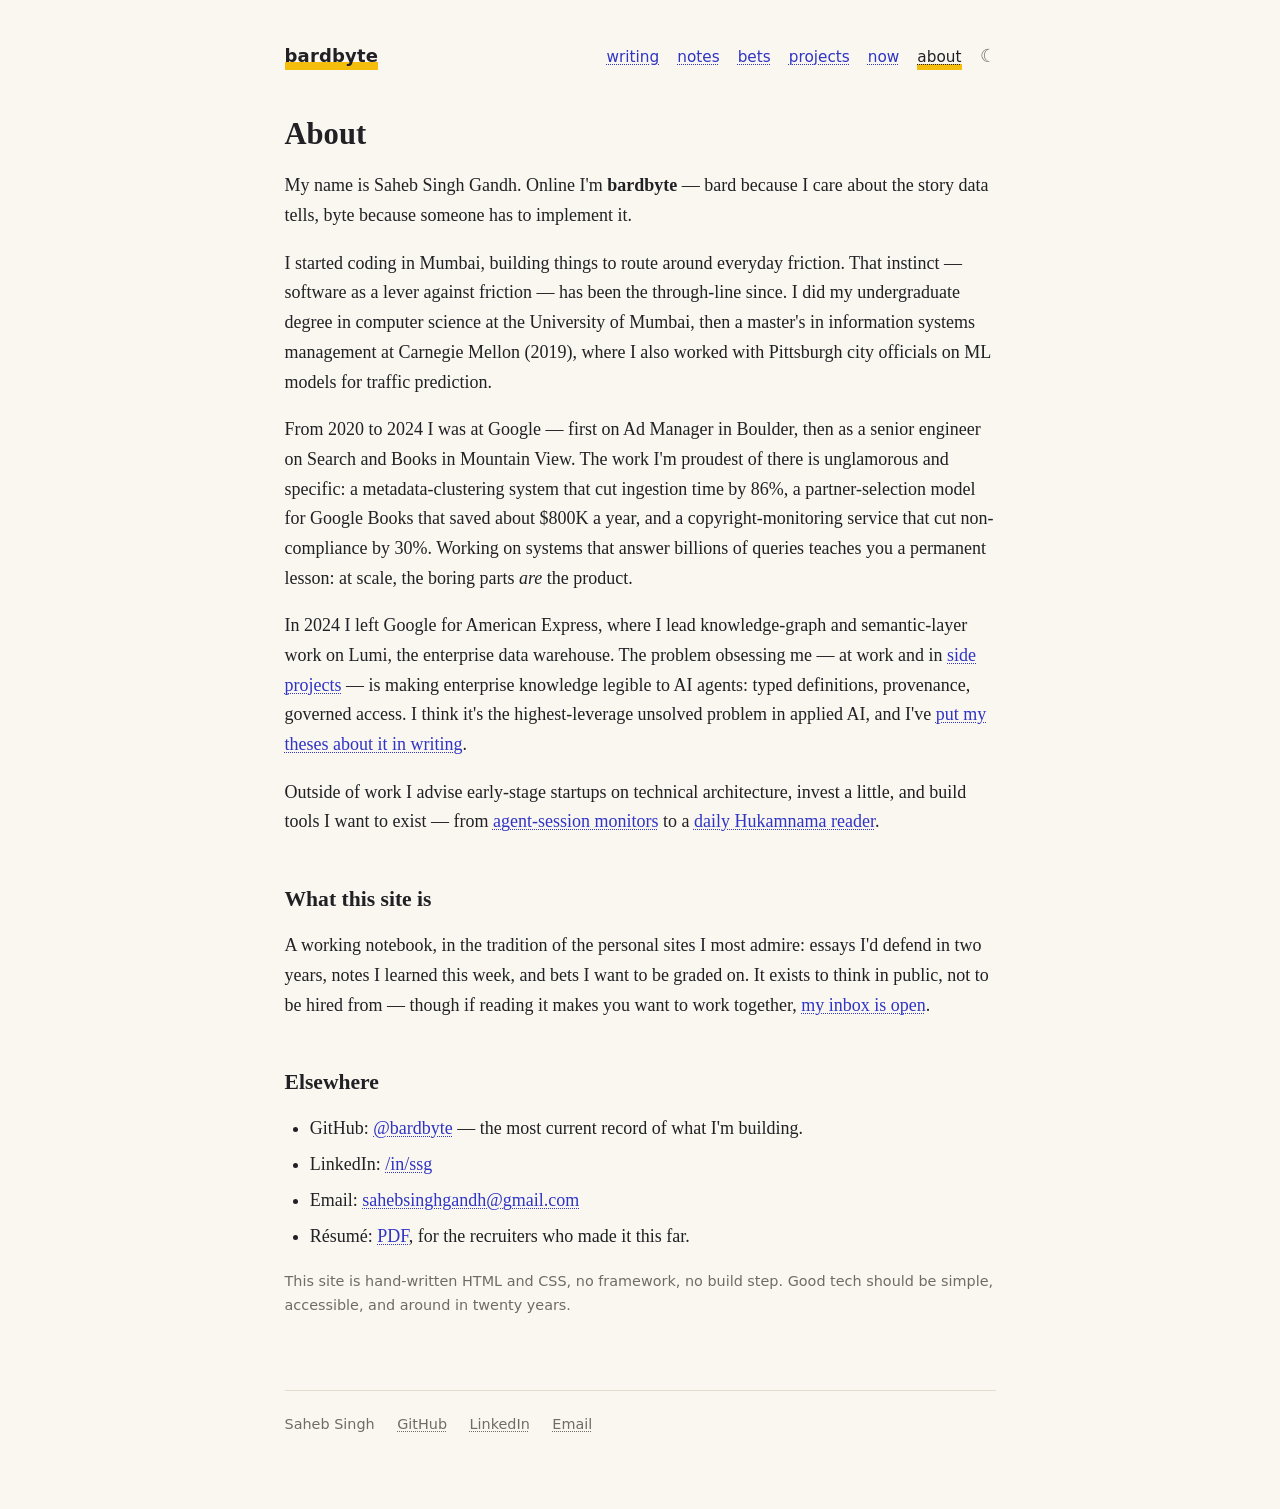
==== about/index.html @ 73bdf8d7 "Repurpose site as essay-first personal notebook under the bardbyte brand Replace the tile-based cons" ====
<!DOCTYPE html>
<html lang="en">

<head>
    <meta charset="UTF-8">
    <meta name="viewport" content="width=device-width, initial-scale=1">
    <title>About · bardbyte</title>
    <meta name="description" content="Saheb Singh (bardbyte) — engineer building knowledge systems. Mumbai → Carnegie Mellon → Google Search & Books → American Express.">
    <link rel="canonical" href="https://bardbyte.github.io/about/">
    <link rel="icon" type="image/svg+xml" href="../assets/favicon.svg">
    <link rel="stylesheet" href="../style.css">
    <script>(function () { var t = localStorage.getItem('theme'); if (t === 'dark' || (!t && window.matchMedia('(prefers-color-scheme: dark)').matches)) document.documentElement.classList.add('dark'); })();</script>
</head>

<body>
    <div class="page">
        <header class="site-header">
            <a class="wordmark" href="../">bardbyte</a>
            <nav class="site-nav" aria-label="Site">
                <a href="../writing/">writing</a>
                <a href="../notes/">notes</a>
                <a href="../bets/">bets</a>
                <a href="../projects/">projects</a>
                <a href="../now/">now</a>
                <a href="./" aria-current="page">about</a>
                <button id="theme-toggle" type="button" aria-label="Switch theme">☾</button>
            </nav>
        </header>

        <main>
            <h1>About</h1>

            <p>My name is Saheb Singh Gandh. Online I'm <strong>bardbyte</strong> — bard because
                I care about the story data tells, byte because someone has to implement it.</p>

            <p>I started coding in Mumbai, building things to route around everyday friction. That
                instinct — software as a lever against friction — has been the through-line
                since. I did my undergraduate degree in computer science at the University of
                Mumbai, then a master's in information systems management at Carnegie Mellon
                (2019), where I also worked with Pittsburgh city officials on ML models for
                traffic prediction.</p>

            <p>From 2020 to 2024 I was at Google — first on Ad Manager in Boulder, then as a
                senior engineer on Search and Books in Mountain View. The work I'm proudest of
                there is unglamorous and specific: a metadata-clustering system that cut
                ingestion time by 86%, a partner-selection model for Google Books that saved
                about $800K a year, and a copyright-monitoring service that cut non-compliance by
                30%. Working on systems that answer billions of queries teaches you a permanent
                lesson: at scale, the boring parts <em>are</em> the product.</p>

            <p>In 2024 I left Google for American Express, where I lead knowledge-graph and
                semantic-layer work on Lumi, the enterprise data warehouse. The problem obsessing
                me — at work and in <a href="../projects/">side projects</a> — is making
                enterprise knowledge legible to AI agents: typed definitions, provenance,
                governed access. I think it's the highest-leverage unsolved problem in applied
                AI, and I've <a href="../bets/">put my theses about it in writing</a>.</p>

            <p>Outside of work I advise early-stage startups on technical architecture, invest a
                little, and build tools I want to exist — from
                <a href="https://github.com/bardbyte/ClaudeWatch">agent-session monitors</a> to a
                <a href="https://github.com/bardbyte/hukam">daily Hukamnama reader</a>.</p>

            <h2>What this site is</h2>
            <p>A working notebook, in the tradition of the personal sites I most admire: essays I'd
                defend in two years, notes I learned this week, and bets I want to be graded on.
                It exists to think in public, not to be hired from — though if reading it makes
                you want to work together, <a href="mailto:sahebsinghgandh@gmail.com">my inbox is
                open</a>.</p>

            <h2>Elsewhere</h2>
            <ul>
                <li>GitHub: <a href="https://github.com/bardbyte">@bardbyte</a> — the most
                    current record of what I'm building.</li>
                <li>LinkedIn: <a href="https://linkedin.com/in/ssg">/in/ssg</a></li>
                <li>Email: <a href="mailto:sahebsinghgandh@gmail.com">sahebsinghgandh@gmail.com</a></li>
                <li>Résumé: <a href="../assets/saheb_resume.pdf">PDF</a>, for the recruiters who
                    made it this far.</li>
            </ul>

            <p class="meta">This site is hand-written HTML and CSS, no framework, no build step.
                Good tech should be simple, accessible, and around in twenty years.</p>
        </main>

        <footer class="site-footer">
            <span>Saheb Singh</span>
            <a href="https://github.com/bardbyte">GitHub</a>
            <a href="https://linkedin.com/in/ssg">LinkedIn</a>
            <a href="mailto:sahebsinghgandh@gmail.com">Email</a>
        </footer>
    </div>
    <script src="../theme-toggle.js" defer></script>
</body>

</html>
---- style.css ----
/* bardbyte.github.io — essay-minimal stylesheet.
   One column, ~70ch measure, typography does the work. */

:root {
    --bg: #faf7f0;            /* warm white, descendant of the old beige */
    --text: #212125;
    --muted: #6f6c66;
    --link: #2f34c4;          /* old accent blue, darkened for contrast */
    --accent: #f6be0c;        /* the yellow survives as a small mark */
    --rule: #e3ddd0;
    --code-bg: #f0ece1;
}

html.dark {
    --bg: #1c1c1e;
    --text: #e8e6e3;
    --muted: #98958f;
    --link: #a3abee;
    --accent: #f0b90b;
    --rule: #37363a;
    --code-bg: #2a2a2d;
}

* { box-sizing: border-box; }

html {
    font-size: 18px;
    -webkit-text-size-adjust: 100%;
}

body {
    margin: 0;
    background: var(--bg);
    color: var(--text);
    font-family: Charter, "Bitstream Charter", "Source Serif 4", Georgia, serif;
    line-height: 1.65;
    transition: background-color .2s ease, color .2s ease;
}

.page {
    max-width: 42rem;
    margin: 0 auto;
    padding: 1.5rem 1.25rem 4rem;
}

/* ---------- header / nav ---------- */

.site-header {
    display: flex;
    align-items: baseline;
    flex-wrap: wrap;
    gap: .5rem 1.25rem;
    padding: .75rem 0 2.5rem;
    font-family: ui-sans-serif, system-ui, sans-serif;
    font-size: .85rem;
}

.wordmark {
    font-weight: 700;
    font-size: 1rem;
    letter-spacing: .01em;
    color: var(--text) !important;
    text-decoration: none !important;
    box-shadow: inset 0 -.45em 0 0 var(--accent);
}

.site-nav {
    display: flex;
    flex-wrap: wrap;
    gap: 1rem;
    margin-left: auto;
    align-items: baseline;
}

.site-nav a {
    color: var(--muted);
    text-decoration: none;
}

.site-nav a:hover,
.site-nav a[aria-current="page"] {
    color: var(--text);
}

.site-nav a[aria-current="page"] {
    box-shadow: inset 0 -.4em 0 0 var(--accent);
}

#theme-toggle {
    background: none;
    border: none;
    padding: 0;
    cursor: pointer;
    font-size: 1rem;
    line-height: 1;
    color: var(--muted);
}

#theme-toggle:hover { color: var(--text); }

/* ---------- typography ---------- */

h1 {
    font-size: 1.7rem;
    line-height: 1.25;
    font-weight: 700;
    margin: 0 0 1rem;
}

h2 {
    font-size: 1.2rem;
    font-weight: 700;
    margin: 2.5rem 0 .75rem;
}

h3 {
    font-size: 1rem;
    font-weight: 700;
    margin: 1.75rem 0 .5rem;
}

p, ul, ol { margin: 0 0 1rem; }

ul, ol { padding-left: 1.4rem; }

li { margin-bottom: .35rem; }

a:any-link {
    color: var(--link);
    text-decoration: underline;
    text-decoration-style: dotted;
    text-decoration-thickness: 1px;
    text-underline-offset: 2px;
}

a:hover { text-decoration-style: solid; }

hr {
    border: 0;
    border-top: 1px solid var(--rule);
    margin: 2.5rem 0;
}

blockquote {
    margin: 1.25rem 0;
    padding-left: 1rem;
    border-left: 3px solid var(--accent);
    color: var(--muted);
}

code {
    font-family: ui-monospace, "SF Mono", Menlo, Consolas, monospace;
    font-size: .85em;
    background: var(--code-bg);
    padding: .1em .35em;
    border-radius: 4px;
}

pre {
    background: var(--code-bg);
    padding: 1rem;
    border-radius: 6px;
    overflow-x: auto;
    margin: 0 0 1rem;
}

pre code { background: none; padding: 0; }

/* ---------- meta text ---------- */

.meta {
    font-family: ui-sans-serif, system-ui, sans-serif;
    font-size: .8rem;
    color: var(--muted);
}

.meta a:any-link { color: var(--muted); }

.kicker {
    font-family: ui-sans-serif, system-ui, sans-serif;
    font-size: .8rem;
    letter-spacing: .08em;
    text-transform: uppercase;
    color: var(--muted);
    margin-bottom: .5rem;
}

.status-tag {
    font-family: ui-sans-serif, system-ui, sans-serif;
    font-size: .7rem;
    letter-spacing: .05em;
    text-transform: uppercase;
    color: var(--muted);
    border: 1px solid var(--rule);
    border-radius: 999px;
    padding: .1em .6em;
    white-space: nowrap;
    vertical-align: middle;
}

/* ---------- index lists (writing, projects) ---------- */

.post-list {
    list-style: none;
    padding: 0;
    margin: 0 0 1.5rem;
}

.post-list li {
    display: flex;
    align-items: baseline;
    gap: .75rem;
    padding: .45rem 0;
    margin: 0;
    border-bottom: 1px solid var(--rule);
}

.post-list li:last-child { border-bottom: 0; }

.post-list .date {
    font-family: ui-sans-serif, system-ui, sans-serif;
    font-size: .75rem;
    color: var(--muted);
    min-width: 5.5rem;
    flex-shrink: 0;
}

.post-list a { text-decoration: none; }
.post-list a:hover { text-decoration: underline; text-decoration-style: solid; }

/* ---------- notes stream ---------- */

.note {
    margin: 0 0 2.5rem;
    padding-bottom: 2rem;
    border-bottom: 1px solid var(--rule);
}

.note:last-of-type { border-bottom: 0; }

.note h2 { margin-top: 0; }

/* ---------- article ---------- */

article .title-block { margin-bottom: 2rem; }
article .title-block h1 { margin-bottom: .35rem; }

/* ---------- footer ---------- */

.site-footer {
    margin-top: 4rem;
    padding-top: 1.25rem;
    border-top: 1px solid var(--rule);
    font-family: ui-sans-serif, system-ui, sans-serif;
    font-size: .8rem;
    color: var(--muted);
    display: flex;
    flex-wrap: wrap;
    gap: .4rem 1.25rem;
}

.site-footer a:any-link { color: var(--muted); }

::selection { background: var(--accent); color: #212125; }

@media (max-width: 480px) {
    html { font-size: 17px; }
    .site-nav { margin-left: 0; }
    .post-list li { flex-direction: column; gap: 0; }
}
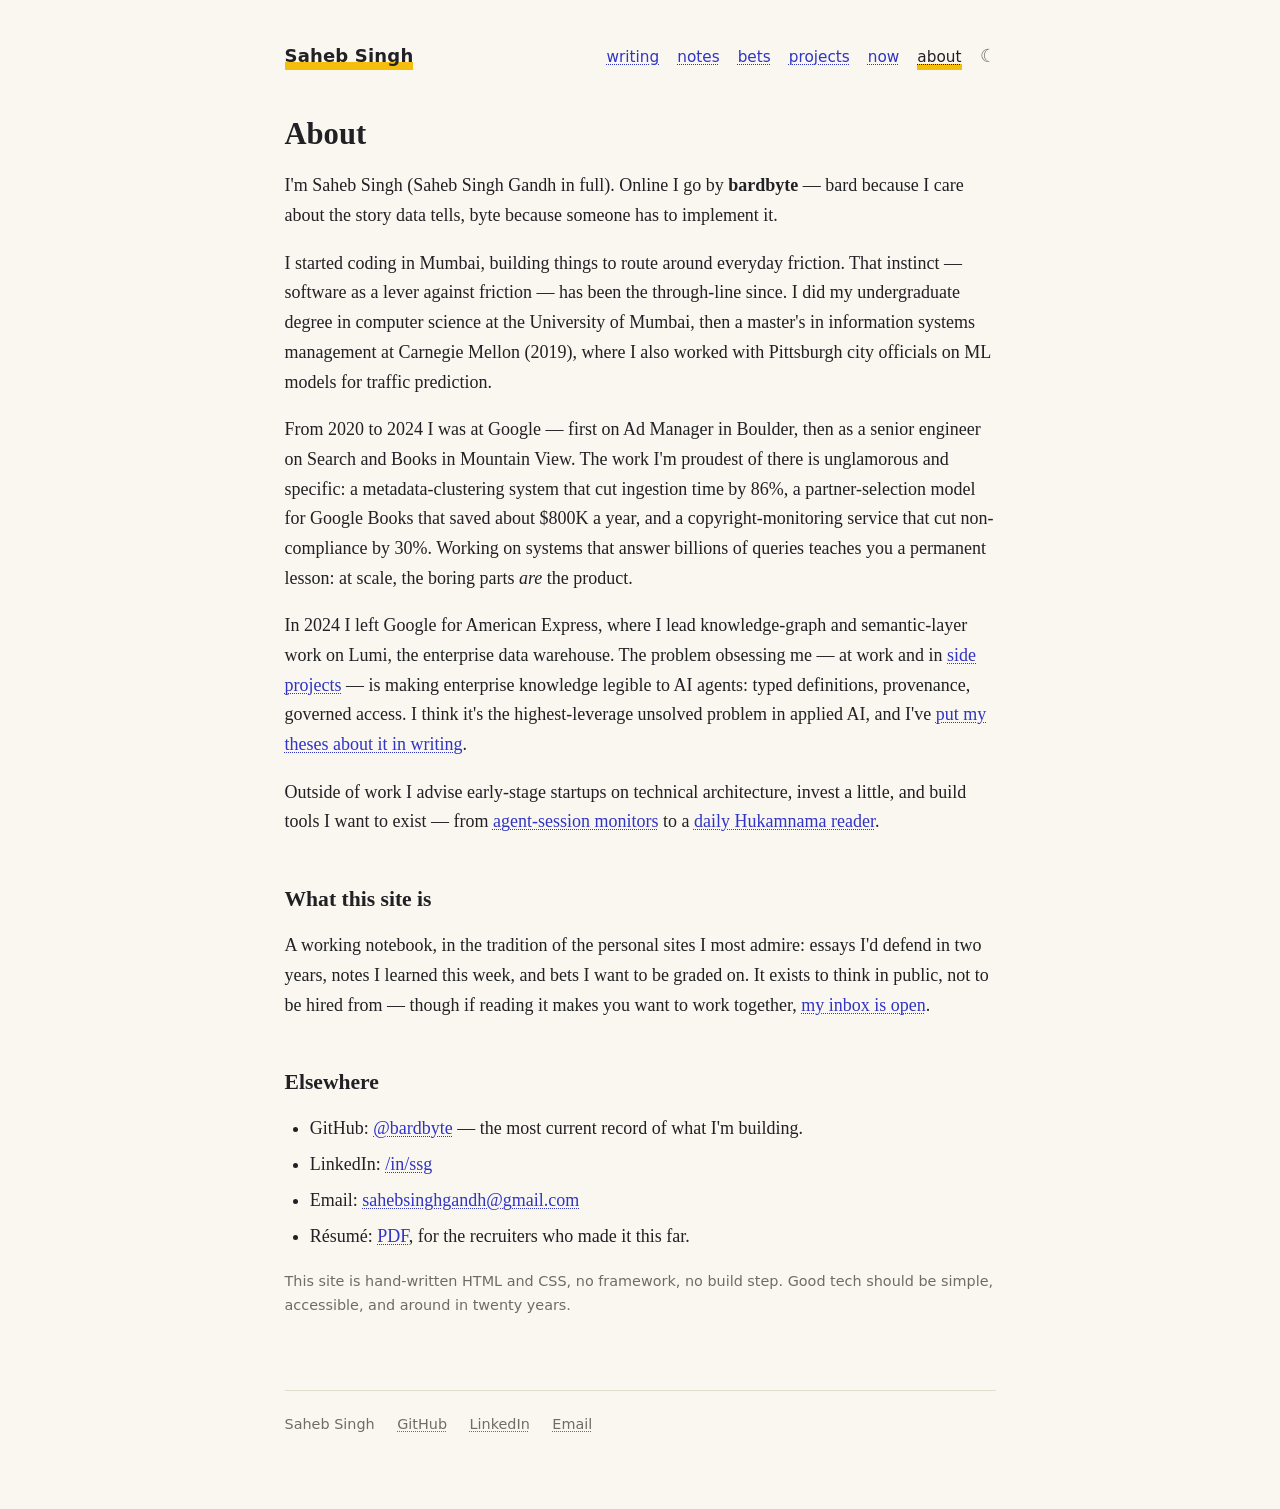
==== commit bf46e3bc: "Anchor identity on Saheb Singh; add investing study section to bets - Wordmark and page titles now u" ====
--- a/about/index.html
+++ b/about/index.html
@@ -4,7 +4,7 @@
 <head>
     <meta charset="UTF-8">
     <meta name="viewport" content="width=device-width, initial-scale=1">
-    <title>About · bardbyte</title>
+    <title>About · Saheb Singh</title>
     <meta name="description" content="Saheb Singh (bardbyte) — engineer building knowledge systems. Mumbai → Carnegie Mellon → Google Search & Books → American Express.">
     <link rel="canonical" href="https://bardbyte.github.io/about/">
     <link rel="icon" type="image/svg+xml" href="../assets/favicon.svg">
@@ -15,7 +15,7 @@
 <body>
     <div class="page">
         <header class="site-header">
-            <a class="wordmark" href="../">bardbyte</a>
+            <a class="wordmark" href="../">Saheb Singh</a>
             <nav class="site-nav" aria-label="Site">
                 <a href="../writing/">writing</a>
                 <a href="../notes/">notes</a>
@@ -30,8 +30,9 @@
         <main>
             <h1>About</h1>
 
-            <p>My name is Saheb Singh Gandh. Online I'm <strong>bardbyte</strong> — bard because
-                I care about the story data tells, byte because someone has to implement it.</p>
+            <p>I'm Saheb Singh (Saheb Singh Gandh in full). Online I go by
+                <strong>bardbyte</strong> — bard because I care about the story data tells, byte
+                because someone has to implement it.</p>
 
             <p>I started coding in Mumbai, building things to route around everyday friction. That
                 instinct — software as a lever against friction — has been the through-line
